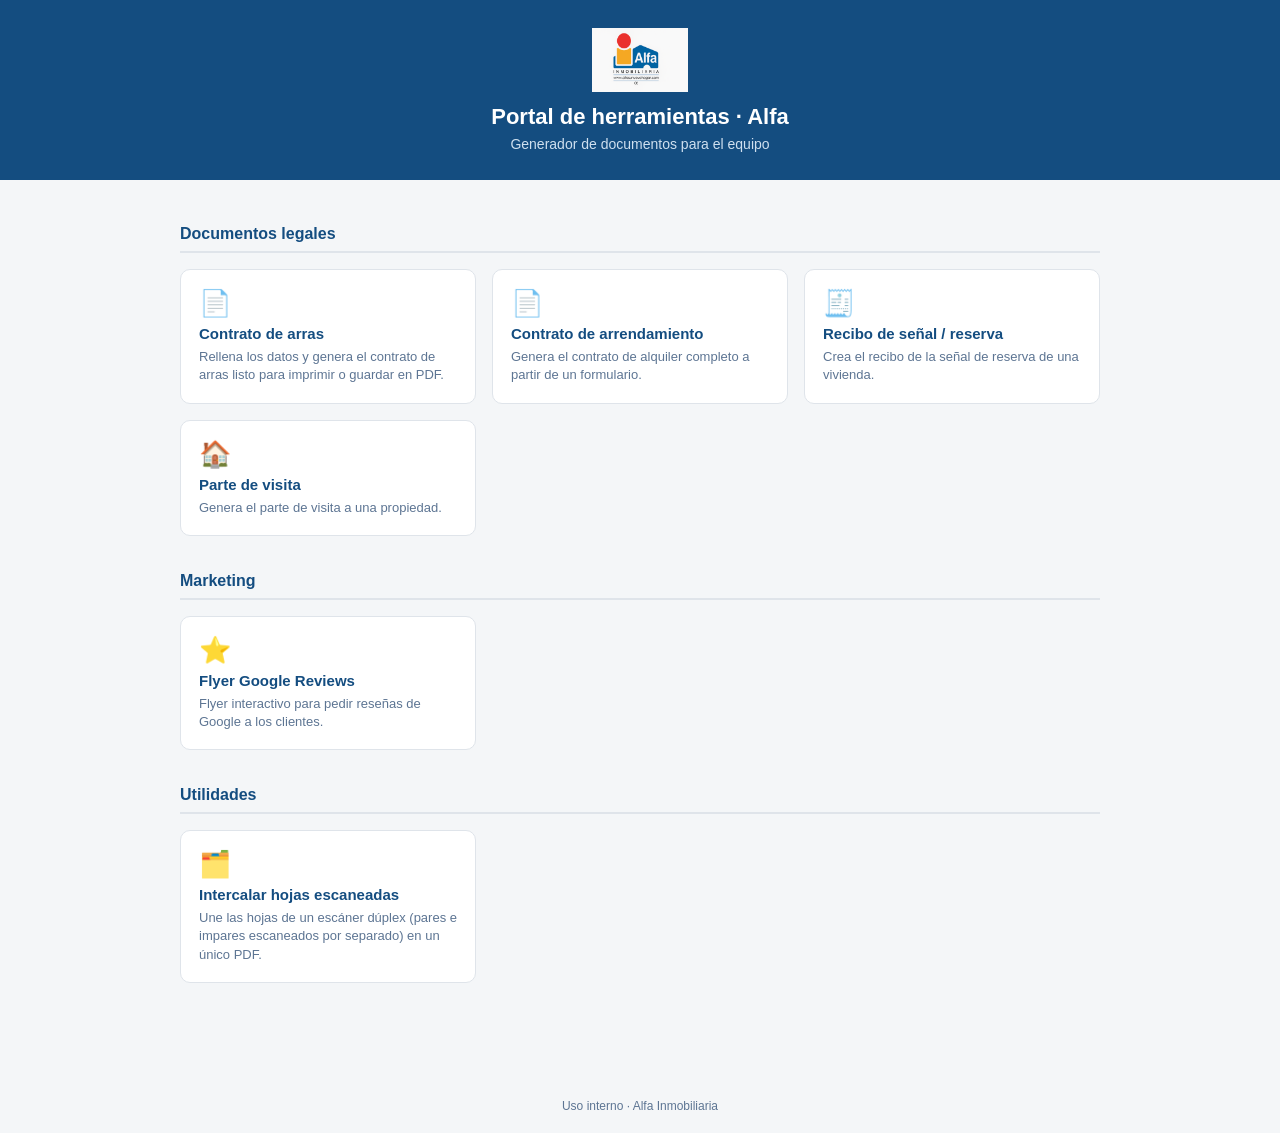
==== index.html @ 011b7381 "Portal Alfa: generador de documentos para el equipo Hub estático con acceso a los generadores de con" ====
<!DOCTYPE html>
<html lang="es">
<head>
<meta charset="UTF-8">
<meta name="viewport" content="width=device-width, initial-scale=1.0">
<meta name="robots" content="noindex, nofollow">
<title>Portal Alfa · Herramientas de la inmobiliaria</title>
<style>
  :root{
    --blue:#1f6fb2;
    --blue-dark:#144d80;
    --orange:#e2241b;
    --orange-bg:#fdf1ef;
    --gray-row:#f4f6f8;
    --gray-border:#dfe4ea;
    --ink:#1c2733;
    --muted:#5d7593;
  }
  *{box-sizing:border-box;}
  body{
    margin:0;
    font-family:Arial, Helvetica, sans-serif;
    background:var(--gray-row);
    color:var(--ink);
  }
  header{
    background:var(--blue-dark);
    color:#fff;
    padding:28px 20px;
    text-align:center;
  }
  header img{
    height:64px;
    display:block;
    margin:0 auto 12px;
  }
  header h1{
    margin:0;
    font-size:22px;
    font-weight:600;
  }
  header p{
    margin:6px 0 0;
    font-size:14px;
    color:#cfe0ef;
  }
  main{
    max-width:960px;
    margin:0 auto;
    padding:32px 20px 60px;
  }
  section{margin-bottom:36px;}
  section h2{
    font-size:16px;
    color:var(--blue-dark);
    border-bottom:2px solid var(--gray-border);
    padding-bottom:8px;
    margin-bottom:16px;
  }
  .grid{
    display:grid;
    grid-template-columns:repeat(auto-fill, minmax(240px, 1fr));
    gap:16px;
  }
  .card{
    background:#fff;
    border:1px solid var(--gray-border);
    border-radius:10px;
    padding:18px;
    text-decoration:none;
    color:var(--ink);
    display:flex;
    flex-direction:column;
    gap:6px;
    transition:box-shadow .15s ease, transform .15s ease;
  }
  .card:hover{
    box-shadow:0 4px 14px rgba(20,77,128,0.15);
    transform:translateY(-2px);
    border-color:var(--blue);
  }
  .card .icon{font-size:26px;}
  .card h3{
    margin:0;
    font-size:15px;
    color:var(--blue-dark);
  }
  .card p{
    margin:0;
    font-size:13px;
    color:var(--muted);
    line-height:1.4;
  }
  footer{
    text-align:center;
    font-size:12px;
    color:var(--muted);
    padding:20px;
  }
</style>
</head>
<body>
<header>
  <img src="assets/logo.png" alt="Alfa Inmobiliaria">
  <h1>Portal de herramientas · Alfa</h1>
  <p>Generador de documentos para el equipo</p>
</header>
<main>
  <section>
    <h2>Documentos legales</h2>
    <div class="grid">
      <a class="card" href="documentos/contrato-de-arras.html">
        <span class="icon">📄</span>
        <h3>Contrato de arras</h3>
        <p>Rellena los datos y genera el contrato de arras listo para imprimir o guardar en PDF.</p>
      </a>
      <a class="card" href="documentos/contrato-de-arrendamiento.html">
        <span class="icon">📄</span>
        <h3>Contrato de arrendamiento</h3>
        <p>Genera el contrato de alquiler completo a partir de un formulario.</p>
      </a>
      <a class="card" href="documentos/recibo-de-reserva.html">
        <span class="icon">🧾</span>
        <h3>Recibo de señal / reserva</h3>
        <p>Crea el recibo de la señal de reserva de una vivienda.</p>
      </a>
      <a class="card" href="documentos/parte-de-visita.html">
        <span class="icon">🏠</span>
        <h3>Parte de visita</h3>
        <p>Genera el parte de visita a una propiedad.</p>
      </a>
    </div>
  </section>

  <section>
    <h2>Marketing</h2>
    <div class="grid">
      <a class="card" href="documentos/flyer-google-reviews.html">
        <span class="icon">⭐</span>
        <h3>Flyer Google Reviews</h3>
        <p>Flyer interactivo para pedir reseñas de Google a los clientes.</p>
      </a>
    </div>
  </section>

  <section>
    <h2>Utilidades</h2>
    <div class="grid">
      <a class="card" href="documentos/intercalar-hojas-escaneadas.html">
        <span class="icon">🗂️</span>
        <h3>Intercalar hojas escaneadas</h3>
        <p>Une las hojas de un escáner dúplex (pares e impares escaneados por separado) en un único PDF.</p>
      </a>
    </div>
  </section>
</main>
<footer>
  Uso interno · Alfa Inmobiliaria
</footer>
</body>
</html>
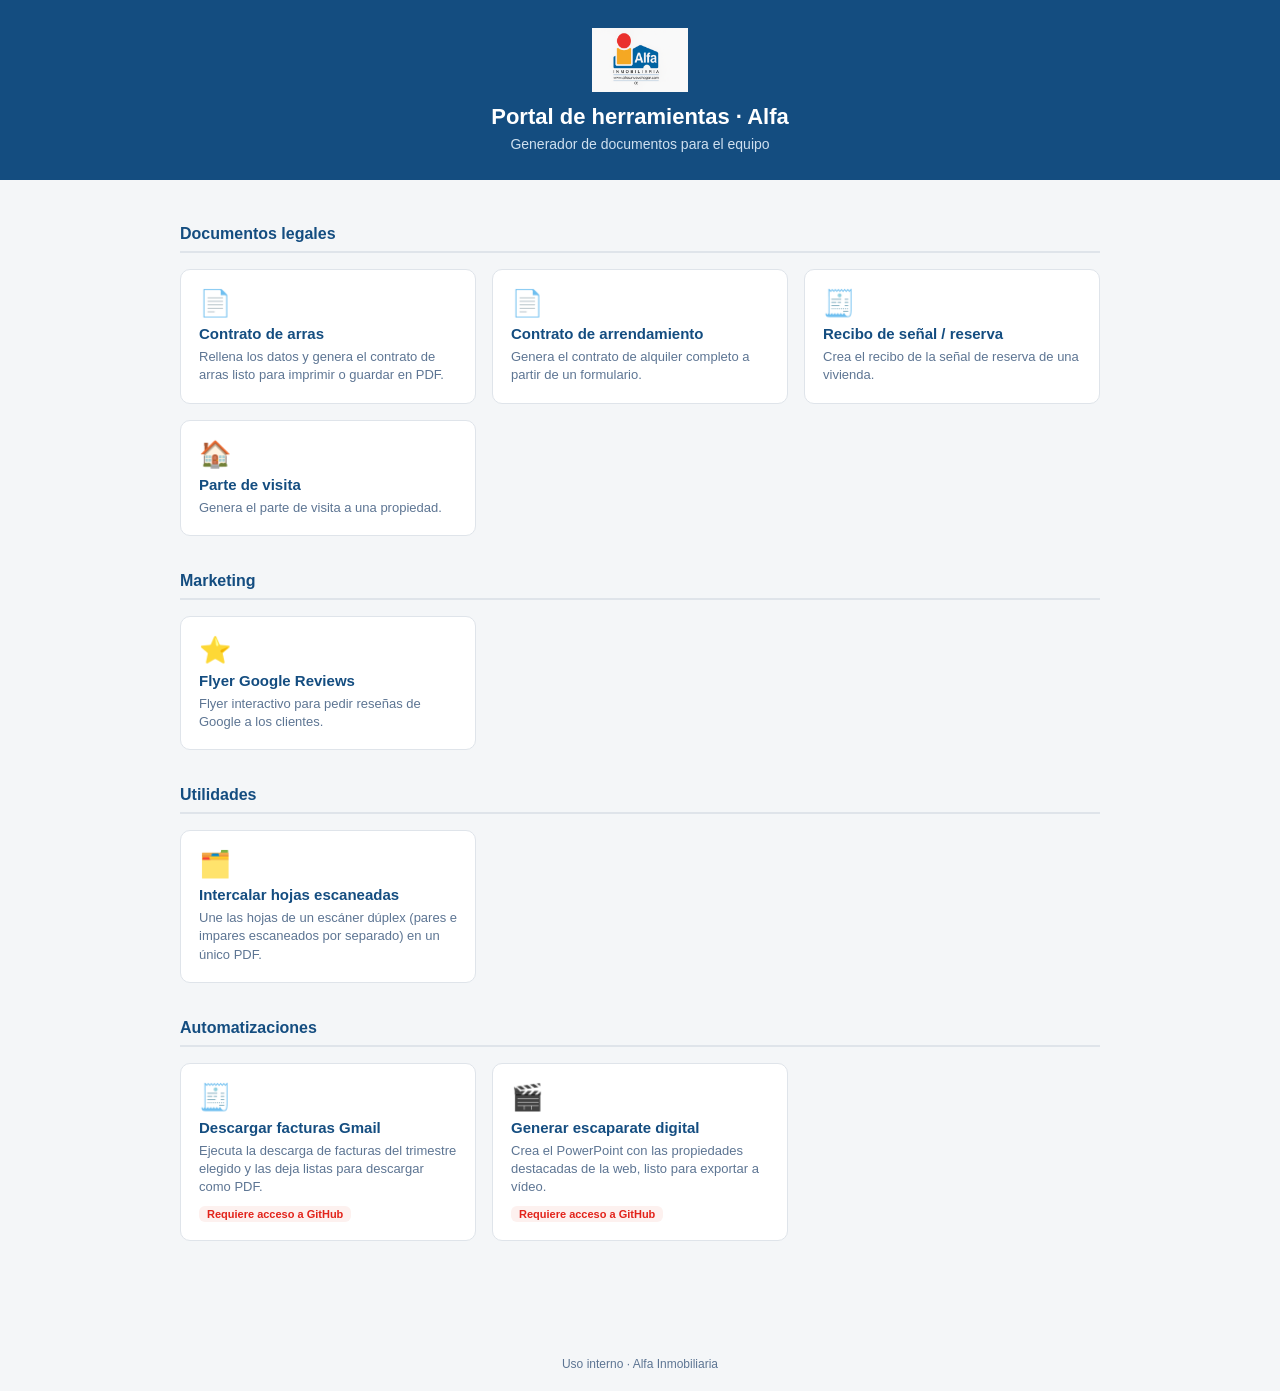
==== commit 212990ba: "Add Automatizaciones section linking to GitHub Actions Co-Authored-By: Claude Sonnet 5 <noreply@anth" ====
--- a/index.html
+++ b/index.html
@@ -91,6 +91,17 @@
     color:var(--muted);
     line-height:1.4;
   }
+  .badge{
+    display:inline-block;
+    font-size:11px;
+    font-weight:bold;
+    color:var(--orange);
+    background:var(--orange-bg);
+    border-radius:6px;
+    padding:2px 8px;
+    margin-top:4px;
+    align-self:flex-start;
+  }
   footer{
     text-align:center;
     font-size:12px;
@@ -153,6 +164,24 @@
       </a>
     </div>
   </section>
+
+  <section>
+    <h2>Automatizaciones</h2>
+    <div class="grid">
+      <a class="card" href="https://github.com/FALWHITE/Hermes/actions/workflows/facturas.yml" target="_blank" rel="noopener">
+        <span class="icon">🧾</span>
+        <h3>Descargar facturas Gmail</h3>
+        <p>Ejecuta la descarga de facturas del trimestre elegido y las deja listas para descargar como PDF.</p>
+        <span class="badge">Requiere acceso a GitHub</span>
+      </a>
+      <a class="card" href="https://github.com/FALWHITE/Hermes/actions/workflows/escaparate-digital.yml" target="_blank" rel="noopener">
+        <span class="icon">🎬</span>
+        <h3>Generar escaparate digital</h3>
+        <p>Crea el PowerPoint con las propiedades destacadas de la web, listo para exportar a vídeo.</p>
+        <span class="badge">Requiere acceso a GitHub</span>
+      </a>
+    </div>
+  </section>
 </main>
 <footer>
   Uso interno · Alfa Inmobiliaria
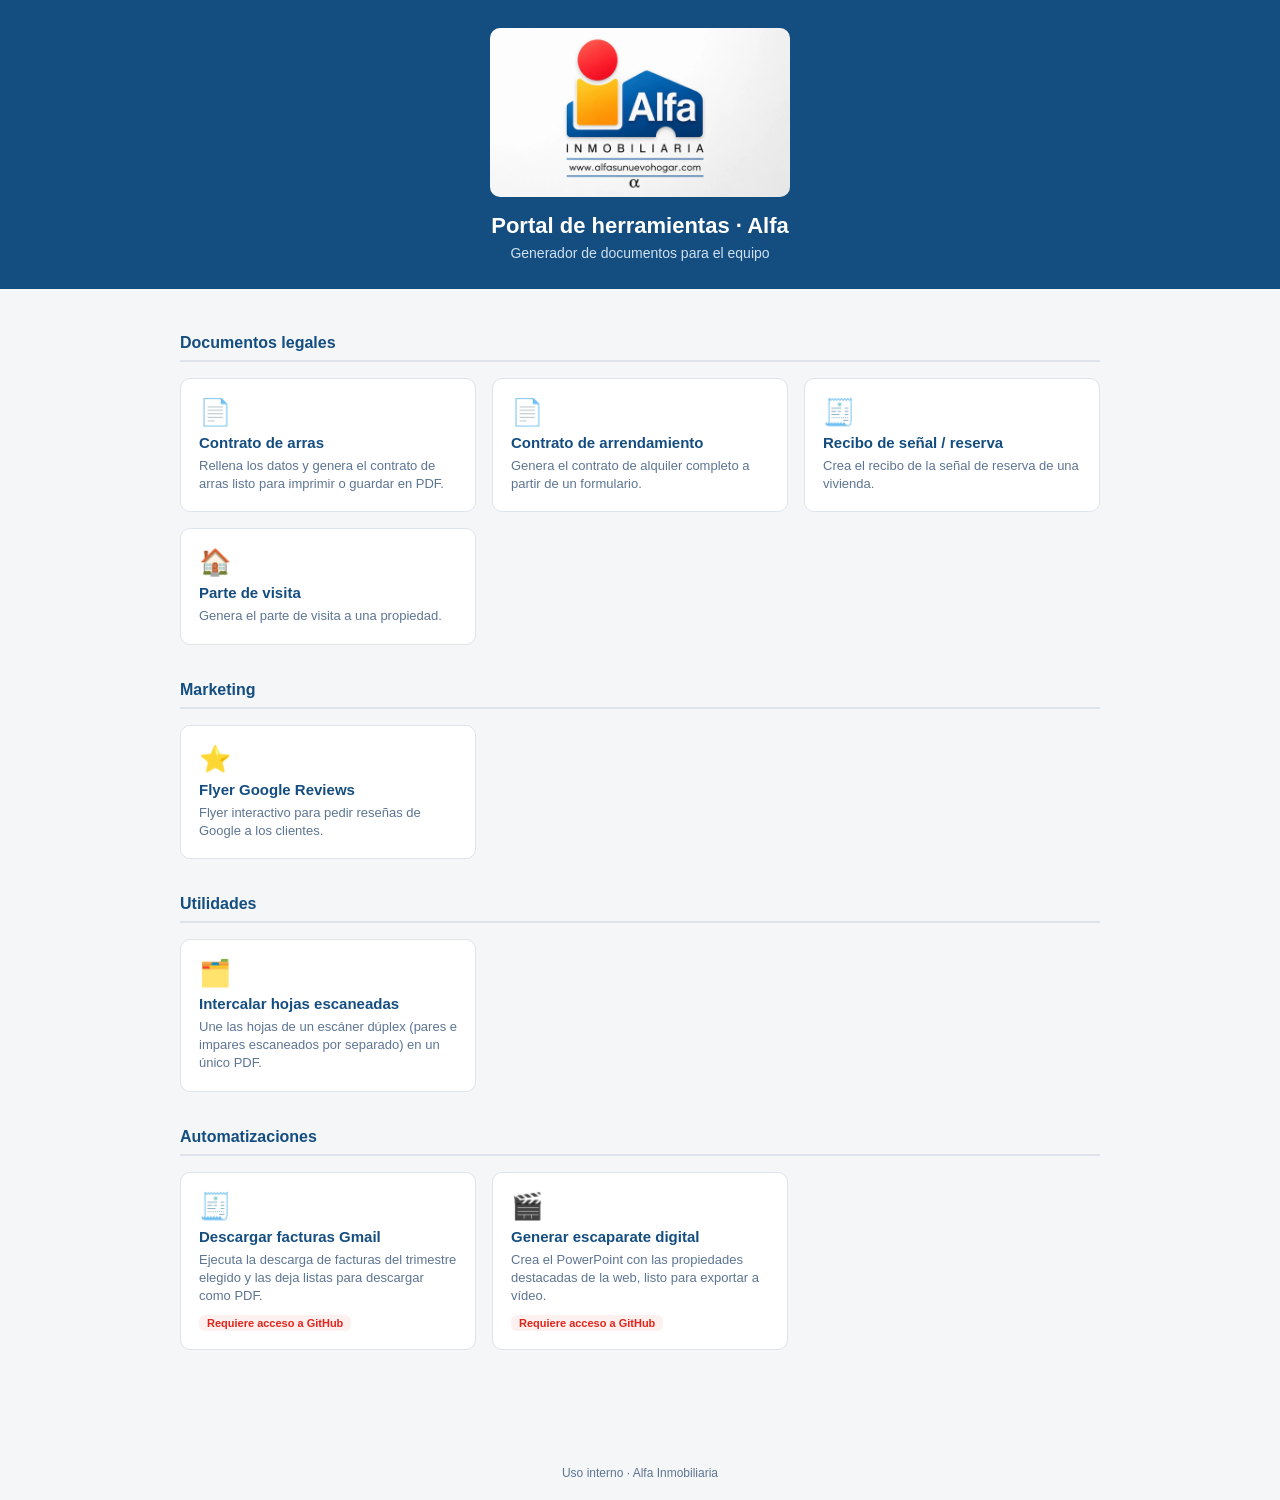
==== commit aef798e4: "Use the full logo in the header, at a readable size The previous mark was 320px wide and shown 64px " ====
--- a/index.html
+++ b/index.html
@@ -4,6 +4,9 @@
 <meta charset="UTF-8">
 <meta name="viewport" content="width=device-width, initial-scale=1.0">
 <meta name="robots" content="noindex, nofollow">
+<link rel="icon" type="image/png" sizes="32x32" href="assets/favicon-32.png">
+<link rel="icon" type="image/png" sizes="512x512" href="assets/favicon-512.png">
+<link rel="apple-touch-icon" sizes="180x180" href="assets/favicon-180.png">
 <title>Portal Alfa · Herramientas de la inmobiliaria</title>
 <style>
   :root{
@@ -30,9 +33,14 @@
     text-align:center;
   }
   header img{
-    height:64px;
+    width:100%;
+    max-width:300px;
+    height:auto;
     display:block;
-    margin:0 auto 12px;
+    margin:0 auto 16px;
+    /* El logo lleva fondo claro: las esquinas redondeadas evitan que se lea
+       como un recorte blanco pegado sobre el azul de la cabecera */
+    border-radius:10px;
   }
   header h1{
     margin:0;
@@ -168,13 +176,13 @@
   <section>
     <h2>Automatizaciones</h2>
     <div class="grid">
-      <a class="card" href="https://github.com/FALWHITE/Hermes/actions/workflows/facturas.yml" target="_blank" rel="noopener">
+      <a class="card" href="https://github.com/FALWHITE/alfa-automatizaciones/actions/workflows/facturas.yml" target="_blank" rel="noopener">
         <span class="icon">🧾</span>
         <h3>Descargar facturas Gmail</h3>
         <p>Ejecuta la descarga de facturas del trimestre elegido y las deja listas para descargar como PDF.</p>
         <span class="badge">Requiere acceso a GitHub</span>
       </a>
-      <a class="card" href="https://github.com/FALWHITE/Hermes/actions/workflows/escaparate-digital.yml" target="_blank" rel="noopener">
+      <a class="card" href="https://github.com/FALWHITE/alfa-automatizaciones/actions/workflows/escaparate-digital.yml" target="_blank" rel="noopener">
         <span class="icon">🎬</span>
         <h3>Generar escaparate digital</h3>
         <p>Crea el PowerPoint con las propiedades destacadas de la web, listo para exportar a vídeo.</p>
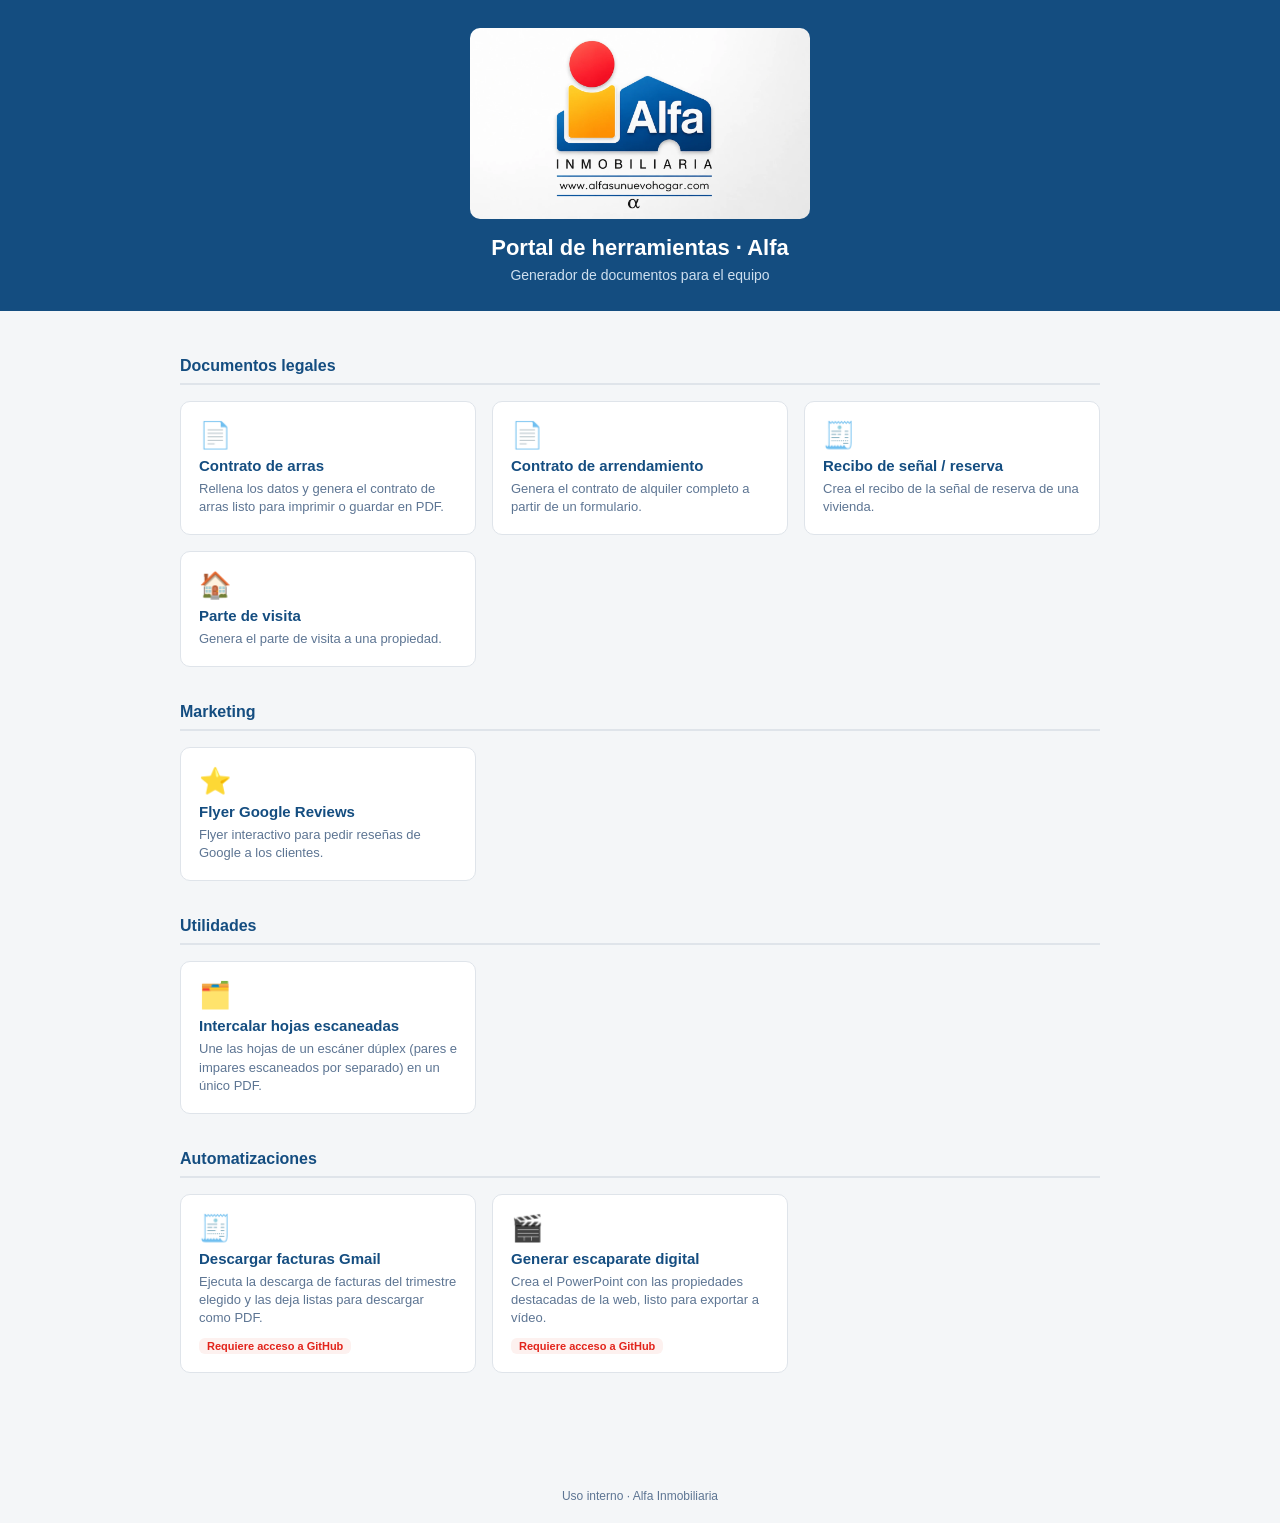
==== commit 0f05df18: "Stop downscaling the logo before the browser does Shrinking the source to 640px and then letting CSS" ====
--- a/index.html
+++ b/index.html
@@ -34,7 +34,7 @@
   }
   header img{
     width:100%;
-    max-width:300px;
+    max-width:340px;
     height:auto;
     display:block;
     margin:0 auto 16px;
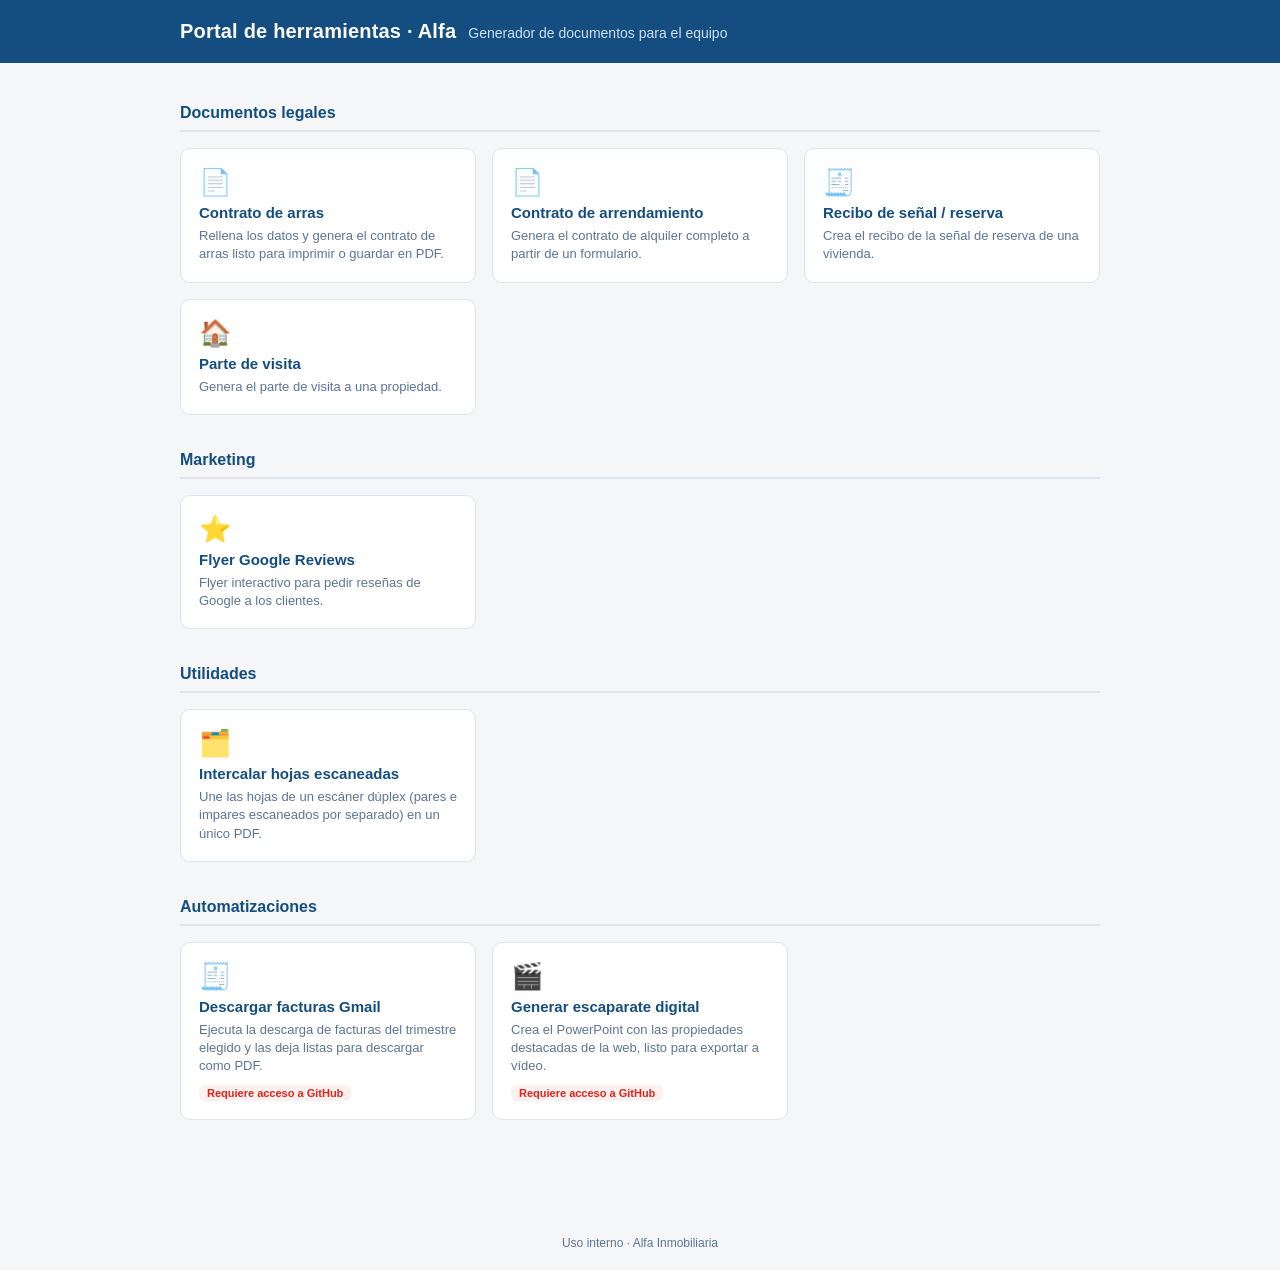
==== commit 007c557f: "Drop the logo and slim the header The logo read as a white rectangle stuck on the blue bar and never" ====
--- a/index.html
+++ b/index.html
@@ -29,33 +29,32 @@
   header{
     background:var(--blue-dark);
     color:#fff;
-    padding:28px 20px;
-    text-align:center;
+    padding:20px 0;
   }
-  header img{
-    width:100%;
-    max-width:340px;
-    height:auto;
-    display:block;
-    margin:0 auto 16px;
-    /* El logo lleva fondo claro: las esquinas redondeadas evitan que se lea
-       como un recorte blanco pegado sobre el azul de la cabecera */
-    border-radius:10px;
+  .barra{
+    max-width:960px;
+    margin:0 auto;
+    padding:0 20px;
+    display:flex;
+    align-items:baseline;
+    gap:12px;
+    flex-wrap:wrap;
   }
   header h1{
     margin:0;
-    font-size:22px;
+    font-size:20px;
     font-weight:600;
+    letter-spacing:.2px;
   }
   header p{
-    margin:6px 0 0;
+    margin:0;
     font-size:14px;
     color:#cfe0ef;
   }
   main{
     max-width:960px;
     margin:0 auto;
-    padding:32px 20px 60px;
+    padding:28px 20px 60px;
   }
   section{margin-bottom:36px;}
   section h2{
@@ -120,9 +119,10 @@
 </head>
 <body>
 <header>
-  <img src="assets/logo.png" alt="Alfa Inmobiliaria">
-  <h1>Portal de herramientas · Alfa</h1>
-  <p>Generador de documentos para el equipo</p>
+  <div class="barra">
+    <h1>Portal de herramientas · Alfa</h1>
+    <p>Generador de documentos para el equipo</p>
+  </div>
 </header>
 <main>
   <section>
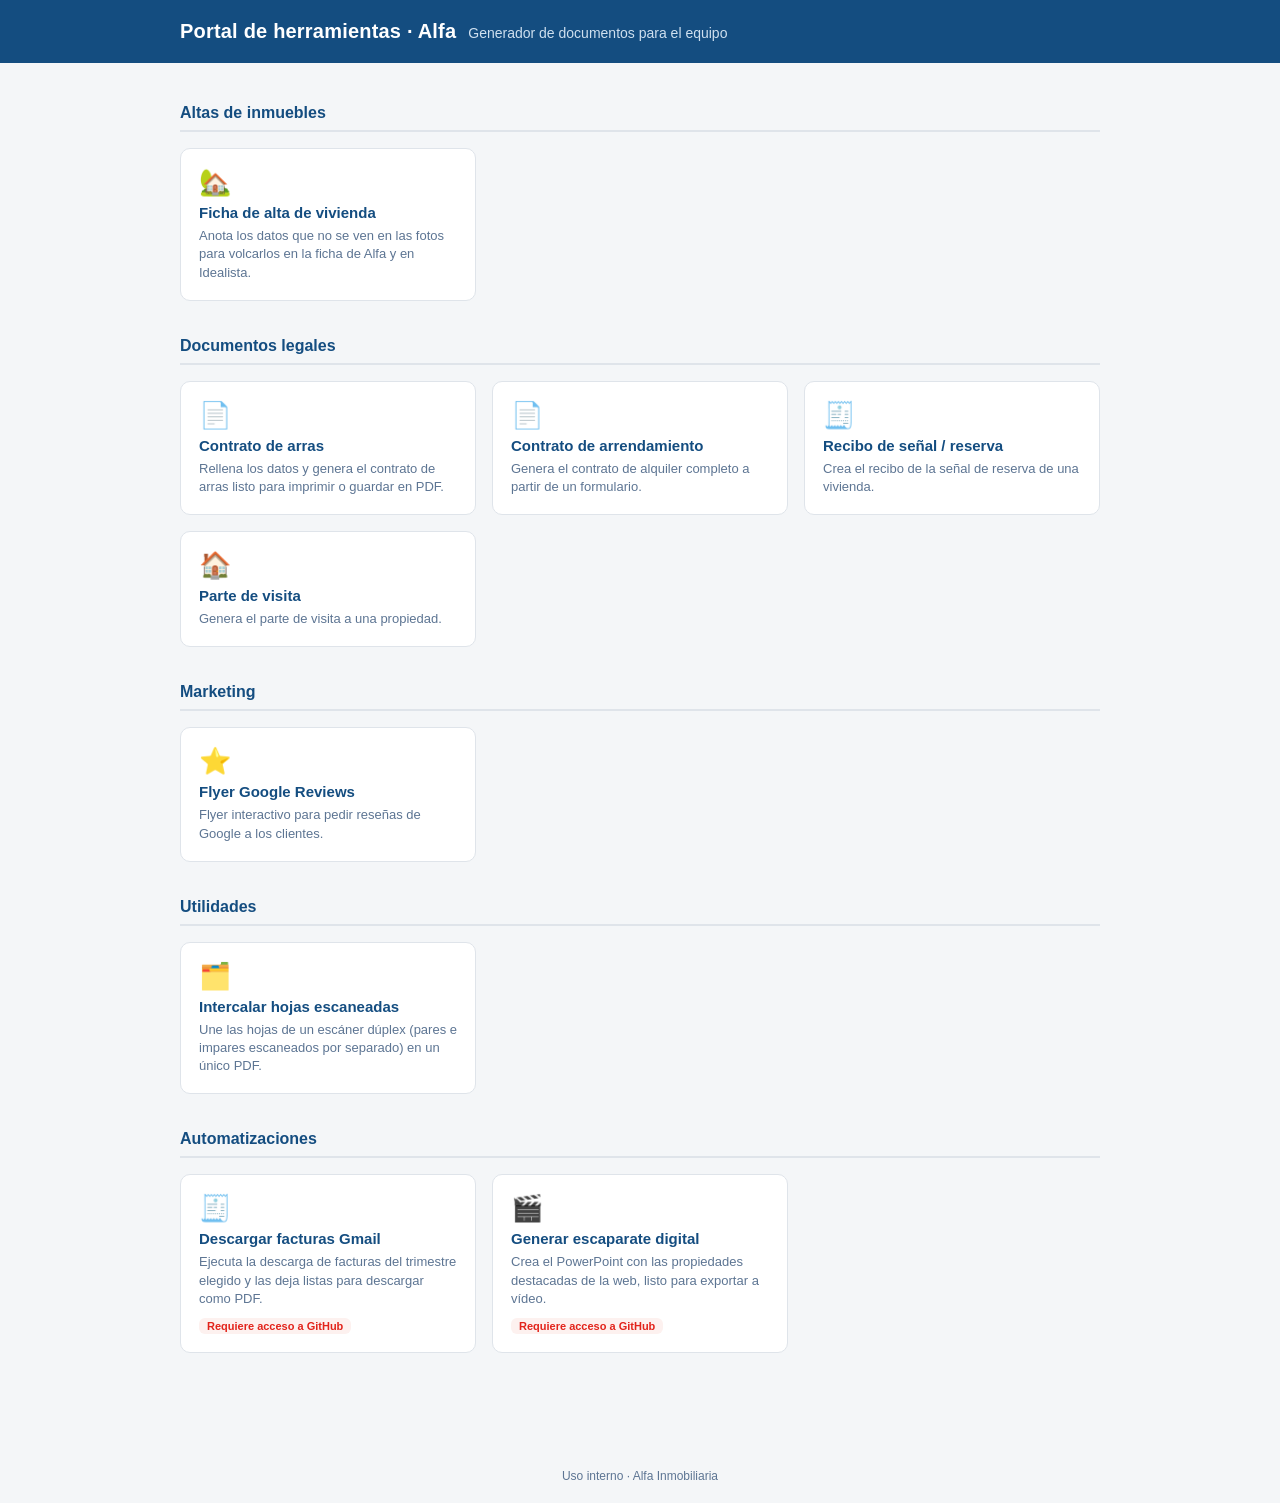
==== commit d8ca70bf: "Unify brand colours and typography across the portal Extract the palette and font stack into assets/" ====
--- a/index.html
+++ b/index.html
@@ -7,22 +7,13 @@
 <link rel="icon" type="image/png" sizes="32x32" href="assets/favicon-32.png">
 <link rel="icon" type="image/png" sizes="512x512" href="assets/favicon-512.png">
 <link rel="apple-touch-icon" sizes="180x180" href="assets/favicon-180.png">
+<link rel="stylesheet" href="assets/estilo.css">
 <title>Portal Alfa · Herramientas de la inmobiliaria</title>
 <style>
-  :root{
-    --blue:#1f6fb2;
-    --blue-dark:#144d80;
-    --orange:#e2241b;
-    --orange-bg:#fdf1ef;
-    --gray-row:#f4f6f8;
-    --gray-border:#dfe4ea;
-    --ink:#1c2733;
-    --muted:#5d7593;
-  }
   *{box-sizing:border-box;}
   body{
     margin:0;
-    font-family:Arial, Helvetica, sans-serif;
+    font-family:var(--fuente);
     background:var(--gray-row);
     color:var(--ink);
   }
@@ -49,7 +40,7 @@
   header p{
     margin:0;
     font-size:14px;
-    color:#cfe0ef;
+    color:var(--azul-claro);
   }
   main{
     max-width:960px;
@@ -126,6 +117,17 @@
 </header>
 <main>
   <section>
+    <h2>Altas de inmuebles</h2>
+    <div class="grid">
+      <a class="card" href="documentos/ficha-alta-vivienda.html">
+        <span class="icon">🏡</span>
+        <h3>Ficha de alta de vivienda</h3>
+        <p>Anota los datos que no se ven en las fotos para volcarlos en la ficha de Alfa y en Idealista.</p>
+      </a>
+    </div>
+  </section>
+
+  <section>
     <h2>Documentos legales</h2>
     <div class="grid">
       <a class="card" href="documentos/contrato-de-arras.html">
--- a/assets/estilo.css
+++ b/assets/estilo.css
@@ -0,0 +1,64 @@
+/* ------------------------------------------------------------------
+   Portal Alfa · identidad común
+   Único sitio donde se definen el color y la tipografía del portal.
+   Cambia un valor aquí y cambia en todas las herramientas.
+
+   No lo usan dos páginas a propósito:
+     · flyer-google-reviews.html  -> pieza de imprenta, lleva los colores
+                                     de marca de Google y su paleta dorada.
+     · intercalar-hojas-escaneadas.html -> interfaz oscura propia; solo
+                                     comparte la tipografía.
+   ------------------------------------------------------------------ */
+
+:root{
+  /* Azules corporativos */
+  --azul:#1f6fb2;
+  --azul-oscuro:#144d80;
+  --azul-claro:#cfe0ef;
+  --azul-tenue:#f0f5fb;
+
+  /* Rojo Alfa */
+  --rojo:#e2241b;
+  --rojo-oscuro:#9b1c1c;
+  --rojo-fondo:#fdf1ef;
+
+  /* Neutros */
+  --ink:#1c2733;
+  --tinta:#1c2733;
+  --tinta-suave:#5d7593;
+  --gris-fondo:#f4f6f8;
+  --gris-row:#f4f6f8;
+  --gris-borde:#dfe4ea;
+  --gris-linea:#eef1f5;
+
+  /* Semánticos */
+  --verde:#1d6b3c;
+  --verde-fondo:#eaf5ee;
+  --verde-borde:#c3e2ce;
+  --ambar:#8a5a08;
+  --ambar-fondo:#fdf6e8;
+  --ambar-borde:#f0dcae;
+
+  /* Tipografía: Arial existe en Windows y en macOS, así que la misma
+     herramienta se ve igual la abra quien la abra. */
+  --fuente:Arial, Helvetica, sans-serif;
+
+  /* Nombres heredados: las páginas antiguas los usaban con estos
+     identificadores en inglés. Se mantienen para no reescribirlas. */
+  --blue:#1f6fb2;
+  --blue-dark:#144d80;
+  --orange:#e2241b;
+  --orange-bg:#fdf1ef;
+  --gray-row:#f4f6f8;
+  --gray-border:#dfe4ea;
+  --muted:#5d7593;
+
+  --fuente-mono:ui-monospace, "SF Mono", Menlo, Consolas, monospace;
+}
+
+*{box-sizing:border-box;}
+
+body{
+  font-family:var(--fuente);
+  color:var(--tinta);
+}
